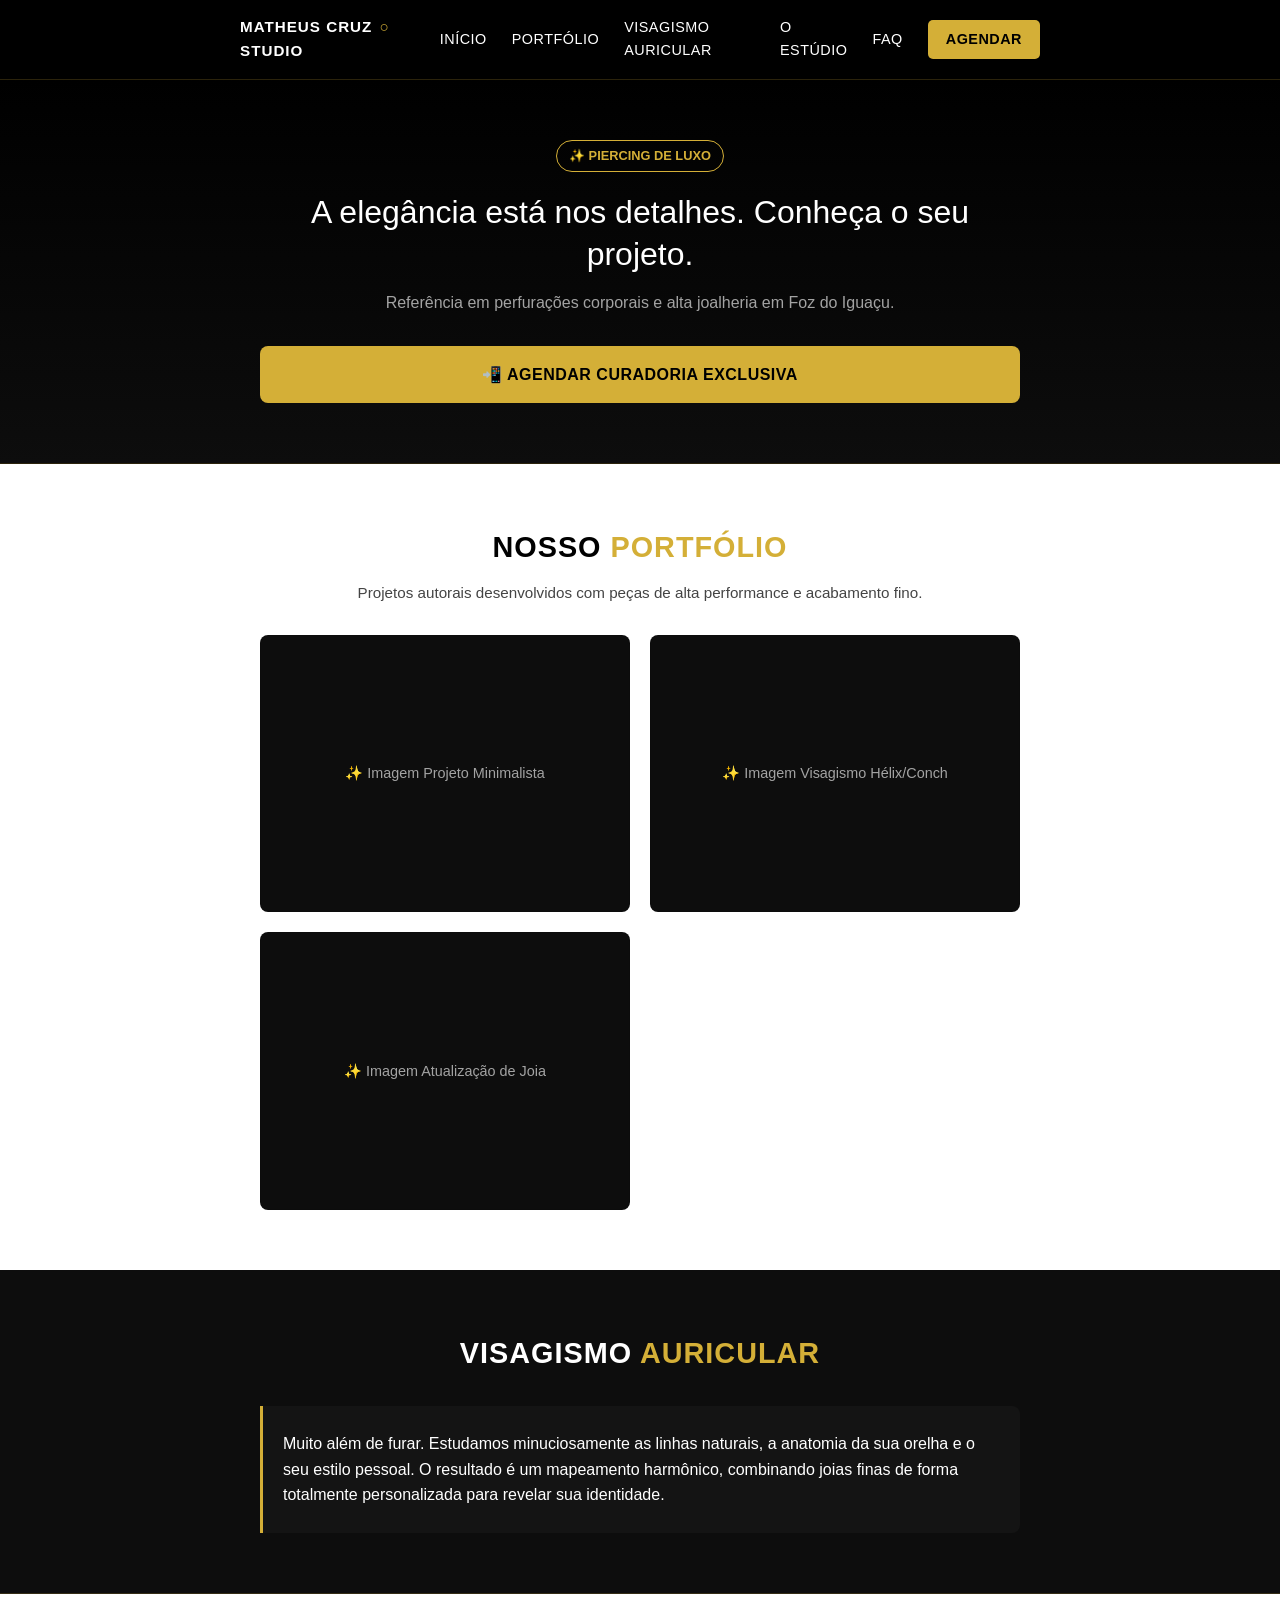
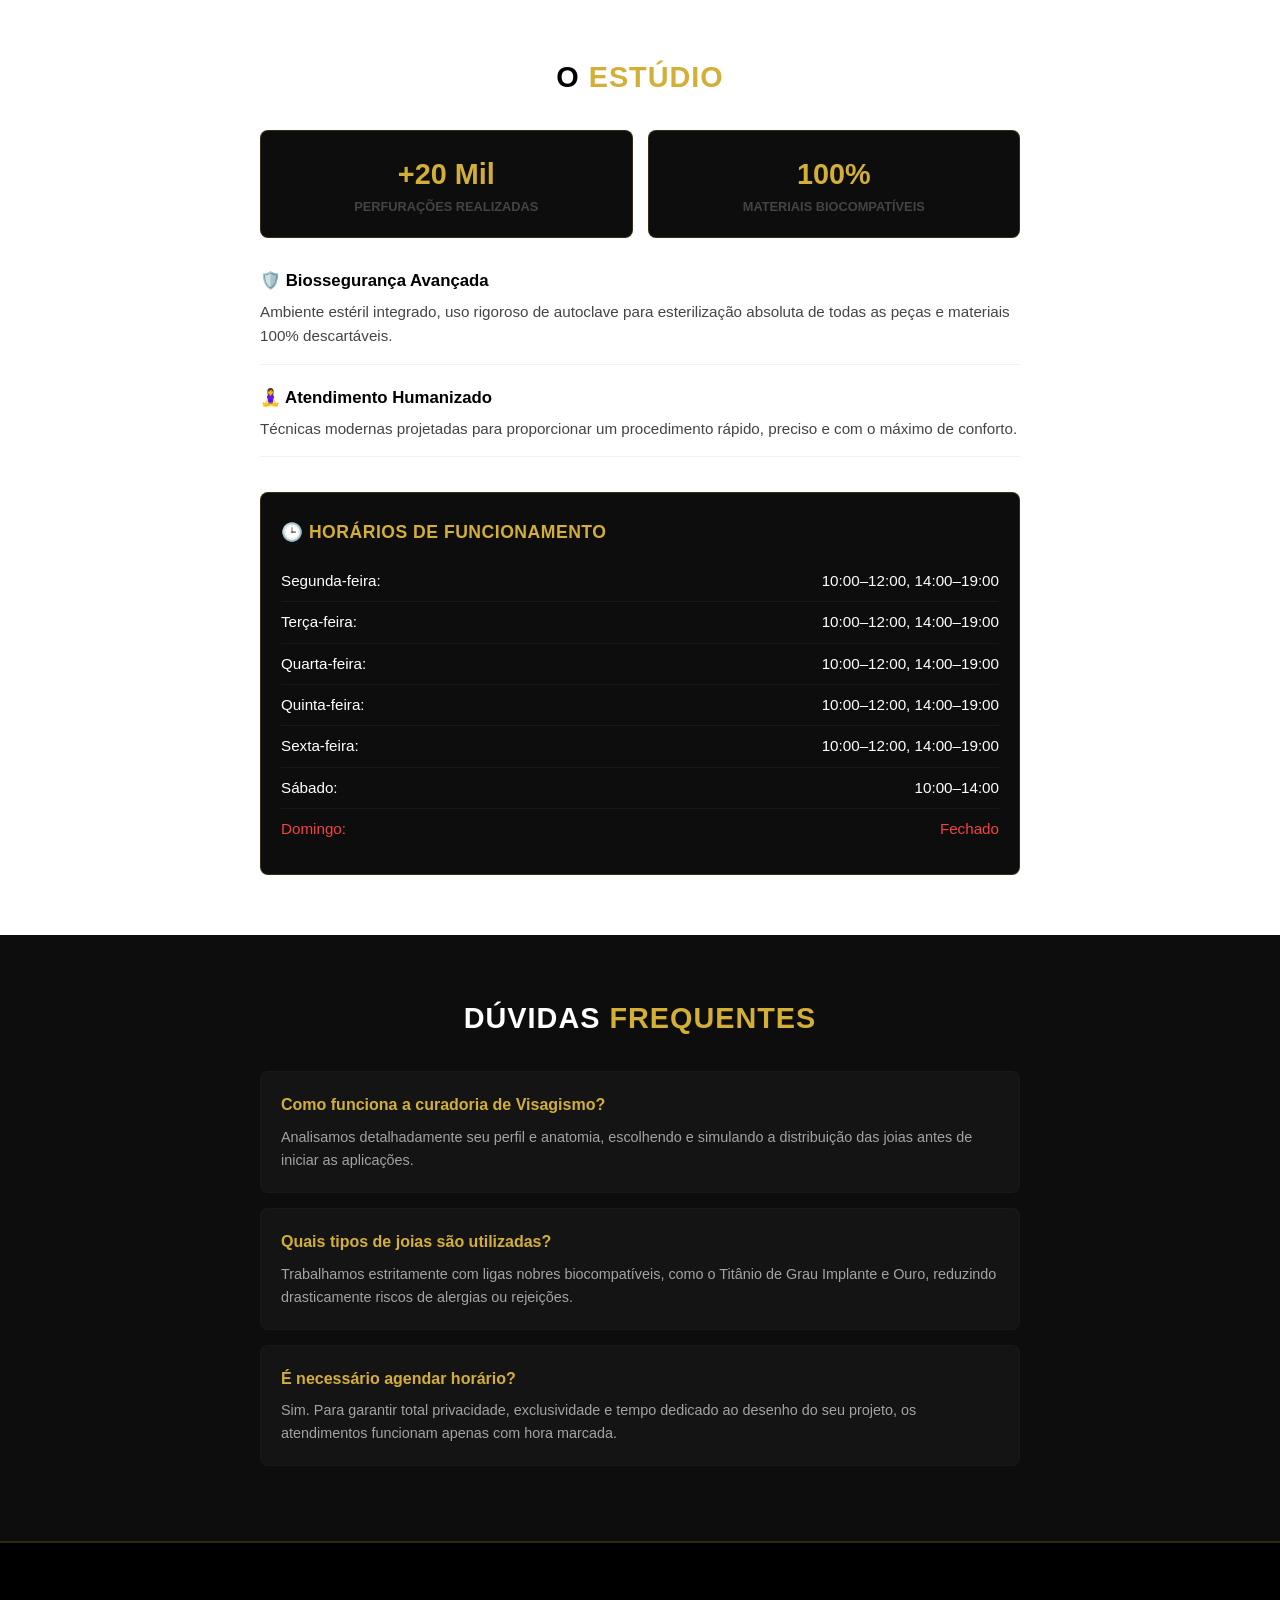
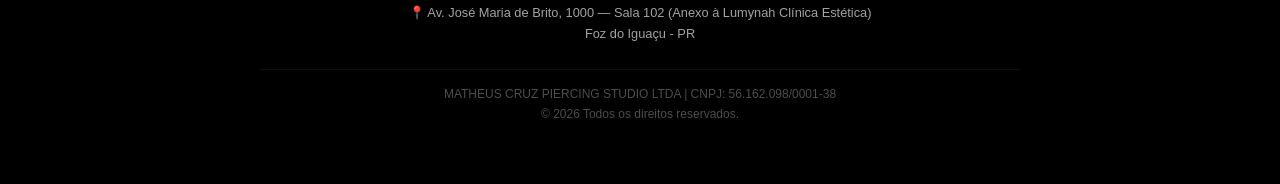
==== index.html @ 56d42567 "ajustando o lugar das pastas" ====
<!DOCTYPE html>
<html lang="pt-BR">
<head>
    <meta charset="UTF-8">
    <meta name="viewport" content="width=device-width, initial-scale=1.0">
    <title>Matheus Cruz - Piercing de Luxo & Visagismo Auricular</title>
    <link rel="stylesheet" href="style.css">
</head>
<body>

    <!-- NAVBAR COM SUPORTE A DESKTOP (HORIZONTAL) E MOBILE (HAMBÚRGUER) -->
    <nav class="navbar" id="inicio">
        <div class="nav-container">
            <div class="logo">
                MATHEUS CRUZ <span>○</span> STUDIO
            </div>
            
            <input type="checkbox" id="menu-toggle" class="menu-toggle">
            <label for="menu-toggle" class="hamburger">
                <span></span>
                <span></span>
                <span></span>
            </label>

            <ul class="nav-menu">
                <li><a href="#inicio">Início</a></li>
                <li><a href="#portfolio">Portfólio</a></li>
                <li><a href="#visagismo">Visagismo Auricular</a></li>
                <li><a href="#estudio">O Estúdio</a></li>
                <li><a href="#faq">FAQ</a></li>
                <li><a href="https://wa.me" target="_blank" class="nav-btn-agendar">Agendar</a></li>
            </ul>
        </div>
    </nav>

    <!-- 1. HERO SECTION (PRETO) -->
    <header class="hero">
        <div class="section-content">
            <span class="hero-badge">✨ Piercing de Luxo</span>
            <h1>A elegância está nos detalhes. Conheça o seu projeto.</h1>
            <p>Referência em perfurações corporais e alta joalheria em Foz do Iguaçu.</p>
            <a href="https://wa.me" class="btn-cta" target="_blank">
                📲 Agendar Curadoria Exclusiva
            </a>
        </div>
    </header>

    <!-- 2. PORTFÓLIO (BRANCO) -->
    <section id="portfolio" class="section-white">
        <div class="section-content">
            <h2 class="section-title">Nosso <span>Portfólio</span></h2>
            <p class="section-subtitle">Projetos autorais desenvolvidos com peças de alta performance e acabamento fino.</p>
            
            <div class="portfolio-grid">
                <div class="portfolio-item-placeholder">
                    <span>✨ Imagem Projeto Minimalista</span>
                </div>
                <div class="portfolio-item-placeholder">
                    <span>✨ Imagem Visagismo Hélix/Conch</span>
                </div>
                <div class="portfolio-item-placeholder">
                    <span>✨ Imagem Atualização de Joia</span>
                </div>
            </div>
        </div>
    </section>

    <!-- 3. VISAGISMO AURICULAR (PRETO) -->
    <section id="visagismo" class="section-black">
        <div class="section-content">
            <h2 class="section-title">Visagismo <span>Auricular</span></h2>
            <div class="concept-box">
                <p>Muito além de furar. Estudamos minuciosamente as linhas naturais, a anatomia da sua orelha e o seu estilo pessoal. O resultado é um mapeamento harmônico, combinando joias finas de forma totalmente personalizada para revelar sua identidade.</p>
            </div>
        </div>
    </section>

    <!-- 4. O ESTÚDIO & HORÁRIOS (BRANCO) -->
    <section id="estudio" class="section-white">
        <div class="section-content">
            <h2 class="section-title">O <span>Estúdio</span></h2>
            
            <div class="stats-grid">
                <div class="stat-card">
                    <h3>+20 Mil</h3>
                    <p>Perfurações Realizadas</p>
                </div>
                <div class="stat-card">
                    <h3>100%</h3>
                    <p>Materiais Biocompatíveis</p>
                </div>
            </div>

            <div class="pillar-item">
                <h4>🛡️ Biossegurança Avançada</h4>
                <p>Ambiente estéril integrado, uso rigoroso de autoclave para esterilização absoluta de todas as peças e materiais 100% descartáveis.</p>
            </div>
            
            <div class="pillar-item">
                <h4>🧘‍♀️ Atendimento Humanizado</h4>
                <p>Técnicas modernas projetadas para proporcionar um procedimento rápido, preciso e com o máximo de conforto.</p>
            </div>

            <!-- NOVA SEÇÃO INTEGRADA DE HORÁRIOS DE ATENDIMENTO -->
            <div class="hours-container">
                <h4>🕒 Horários de Funcionamento</h4>
                <ul class="hours-list">
                    <li><span>Segunda-feira:</span> <span>10:00–12:00, 14:00–19:00</span></li>
                    <li><span>Terça-feira:</span> <span>10:00–12:00, 14:00–19:00</span></li>
                    <li><span>Quarta-feira:</span> <span>10:00–12:00, 14:00–19:00</span></li>
                    <li><span>Quinta-feira:</span> <span>10:00–12:00, 14:00–19:00</span></li>
                    <li><span>Sexta-feira:</span> <span>10:00–12:00, 14:00–19:00</span></li>
                    <li><span>Sábado:</span> <span>10:00–14:00</span></li>
                    <li class="closed"><span>Domingo:</span> <span>Fechado</span></li>
                </ul>
            </div>
        </div>
    </section>

    <!-- 5. FAQ (PRETO) -->
    <section id="faq" class="section-black">
        <div class="section-content">
            <h2 class="section-title">Dúvidas <span>Frequentes</span></h2>
            
            <div class="faq-item">
                <h5>Como funciona a curadoria de Visagismo?</h5>
                <p>Analisamos detalhadamente seu perfil e anatomia, escolhendo e simulando a distribuição das joias antes de iniciar as aplicações.</p>
            </div>

            <div class="faq-item">
                <h5>Quais tipos de joias são utilizadas?</h5>
                <p>Trabalhamos estritamente com ligas nobres biocompatíveis, como o Titânio de Grau Implante e Ouro, reduzindo drasticamente riscos de alergias ou rejeições.</p>
            </div>

            <div class="faq-item">
                <h5>É necessário agendar horário?</h5>
                <p>Sim. Para garantir total privacidade, exclusividade e tempo dedicado ao desenho do seu projeto, os atendimentos funcionam apenas com hora marcada.</p>
            </div>
        </div>
    </section>

    <!-- RODAPÉ TÉCNICO -->
    <footer>
        <div class="section-content">
            <p>📍 Av. José Maria de Brito, 1000 — Sala 102 (Anexo à Lumynah Clínica Estética)</p>
            <p>Foz do Iguaçu - PR</p>
            <div class="footer-legal">
                <p>MATHEUS CRUZ PIERCING STUDIO LTDA | CNPJ: 56.162.098/0001-38</p>
                <p>© 2026 Todos os direitos reservados.</p>
            </div>
        </div>
    </footer>

    <!-- BOTÃO FIXO DE WHATSAPP PARA CELULARES -->
    <div class="cta-fixed-mobile">
        <a href="https://wa.me/5545991151808" class="btn-cta text-shadow" target="_blank">
            💬 Agendar pelo WhatsApp
        </a>
    </div>

</body>
</html>
---- style.css ----
/* RESET E PADRONIZAÇÃO COMPATÍVEL COM SCROLL SUAVE */
html {
    scroll-behavior: smooth; /* Corrige o teleporte e força o deslizamento suave */
}

* {
    margin: 0;
    padding: 0;
    box-sizing: border-box;
    font-family: 'Segoe UI', Roboto, Helvetica, Arial, sans-serif;
}

:root {
    --preto-puro: #000000;
    --preto-suave: #0d0d0d;
    --preto-card: #141414;
    --dourado: #D4AF37;
    --dourado-hover: #f3cc59;
    --branco: #ffffff;
    --cinza-texto: #444444;
    --cinza-claro: #a3a3a3;
    --borda-fina: rgba(212, 175, 55, 0.2);
}

body {
    background-color: var(--preto-puro);
    color: var(--branco);
    line-height: 1.6;
}

/* COMPONENTES DE CONTEÚDO */
.section-content {
    width: 100%;
    max-width: 800px; /* Alargado ligeiramente para melhor harmonia em telas maiores */
    margin: 0 auto;
    padding: 60px 20px;
}

/* SEÇÕES COM CORES ALTERNADAS */
.section-black {
    background-color: var(--preto-suave);
    color: var(--branco);
    border-bottom: 1px solid var(--borda-fina);
}

.section-white {
    background-color: var(--branco);
    color: var(--preto-puro);
}

.section-title {
    font-size: 1.8rem;
    text-align: center;
    margin-bottom: 30px;
    font-weight: 700;
    text-transform: uppercase;
    letter-spacing: 1px;
}

.section-white .section-title {
    color: var(--preto-puro);
}

.section-title span {
    color: var(--dourado);
}

.section-subtitle {
    text-align: center;
    color: var(--cinza-texto);
    margin-top: -20px;
    margin-bottom: 30px;
    font-size: 0.95rem;
}

/* NAVBAR ADAPTATIVA (MOBILE-FIRST) */
.navbar {
    background-color: var(--preto-puro);
    border-bottom: 1px solid var(--borda-fina);
    position: sticky;
    top: 0;
    z-index: 1000;
    padding: 15px 20px;
    display: flex;
    justify-content: center;
}

.nav-container {
    max-width: 800px;
    margin: 0 auto;
    display: flex;
    justify-content: space-between;
    align-items: center;
    position: relative;
}

.logo {
    font-weight: 700;
    font-size: 0.95rem;
    letter-spacing: 1px;
    color: var(--branco);
}

.logo span {
    color: var(--dourado);
    margin: 0 2px;
}

.menu-toggle {
    display: none;
}

.hamburger {
    display: flex;
    flex-direction: column;
    gap: 5px;
    cursor: pointer;
}

.hamburger span {
    display: block;
    width: 25px;
    height: 2px;
    background-color: var(--dourado);
    transition: 0.3s;
}

/* MENU LATERAL INICIAL PARA CELULARES */
.nav-menu {
    display: none;
    flex-direction: column;
    position: absolute;
    top: 45px;
    left: -20px;
    width: calc(100% + 40px);
    background-color: var(--preto-puro);
    border-bottom: 1px solid var(--borda-fina);
    padding: 20px;
    list-style: none;
    gap: 15px;
}

.nav-menu li a {
    color: var(--branco);
    text-decoration: none;
    font-weight: 500;
    font-size: 1rem;
    display: block;
    transition: 0.3s;
}

.nav-menu li a:hover {
    color: var(--dourado);
}

.nav-btn-agendar {
    background-color: var(--dourado);
    color: var(--preto-puro) !important;
    text-align: center;
    padding: 10px;
    border-radius: 5px;
    font-weight: 700 !important;
    text-transform: uppercase;
}

.menu-toggle:checked ~ .nav-menu {
    display: flex;
}

/* --- REGRAS DE TRANSIÇÃO E ADAPTAÇÃO PARA DESKTOP --- */
@media (min-width: 768px) {
    .hamburger {
        display: none; /* Esconde o ícone de hambúrguer no PC */
    }

    .nav-menu {
        display: flex !important; /* Força a exibição do menu horizontal */
        flex-direction: row;
        position: static;
        width: auto;
        padding: 0;
        background-color: transparent;
        border: none;
        gap: 25px;
        align-items: center;
        justify-content: space-between;
    }

    .nav-menu li a {
        font-size: 0.9rem;
        text-transform: uppercase;
        letter-spacing: 0.5px;
    }

    .nav-btn-agendar {
        padding: 8px 18px !important;
    }

    .cta-fixed-mobile {
        display: none !important; /* Remove o botão fixo gigante de celular no PC */
    }
}

/* 1. HERO SECTION */
.hero {
    background: linear-gradient(180deg, var(--preto-puro) 0%, var(--preto-suave) 100%);
    text-align: center;
    border-bottom: 1px solid var(--borda-fina);
}

.hero-badge {
    color: var(--dourado);
    border: 1px solid var(--dourado);
    padding: 5px 12px;
    border-radius: 50px;
    font-size: 0.8rem;
    font-weight: 700;
    display: inline-block;
    margin-bottom: 20px;
    text-transform: uppercase;
}

.hero h1 {
    font-size: 2rem;
    font-weight: 300;
    line-height: 1.3;
    margin-bottom: 15px;
}

.hero p {
    color: var(--cinza-claro);
    font-size: 1rem;
    margin-bottom: 30px;
}

/* BOTÕES GERAIS */
.btn-cta {
    display: flex;
    align-items: center;
    justify-content: center;
    background-color: var(--dourado);
    color: var(--preto-puro);
    text-decoration: none;
    font-weight: 700;
    font-size: 1rem;
    padding: 16px 20px;
    border-radius: 8px;
    text-transform: uppercase;
    transition: 0.3s;
    letter-spacing: 0.5px;
}

.btn-cta:hover {
    background-color: var(--dourado-hover);
}

/* 2. PORTFÓLIO */
.portfolio-grid {
    display: grid;
    grid-template-columns: 1fr;
    gap: 20px;
}

@media (min-width: 600px) {
    .portfolio-grid {
        grid-template-columns: 1fr 1fr; /* Duas colunas em telas médias/grandes */
    }
}

.portfolio-item-placeholder {
    width: 100%;
    aspect-ratio: 4 / 3;
    background-color: var(--preto-suave);
    border: 1px solid rgba(0, 0, 0, 0.08);
    border-radius: 8px;
    display: flex;
    align-items: center;
    justify-content: center;
    color: var(--cinza-claro);
    font-size: 0.9rem;
}

/* 3. VISAGISMO */
.concept-box {
    background-color: var(--preto-card);
    border-left: 3px solid var(--dourado);
    padding: 25px 20px;
    border-radius: 0 8px 8px 0;
}

/* 4. ESTÚDIO, INDICADORES E HORÁRIOS */
.stats-grid {
    display: grid;
    grid-template-columns: 1fr 1fr;
    gap: 15px;
    margin-bottom: 30px;
}

.stat-card {
    background-color: var(--preto-suave);
    border: 1px solid var(--borda-fina);
    padding: 20px;
    border-radius: 8px;
    text-align: center;
}

.stat-card h3 {
    color: var(--dourado);
    font-size: 1.8rem;
    font-weight: 700;
}

.stat-card p {
    font-size: 0.8rem;
    color: var(--cinza-texto);
    text-transform: uppercase;
    font-weight: 600;
}

.pillar-item {
    margin-bottom: 20px;
    padding-bottom: 15px;
    border-bottom: 1px solid rgba(0,0,0,0.05);
}

.pillar-item h4 {
    color: var(--preto-puro);
    font-size: 1.05rem;
    margin-bottom: 5px;
}

.pillar-item p {
    color: var(--cinza-texto);
    font-size: 0.95rem;
}

/* TABELA DE HORÁRIOS DE FUNCIONAMENTO */
.hours-container {
    margin-top: 35px;
    background-color: var(--preto-suave);
    padding: 25px 20px;
    border-radius: 8px;
    border: 1px solid var(--borda-fina);
    color: var(--branco);
}

.hours-container h4 {
    color: var(--dourado);
    font-size: 1.1rem;
    margin-bottom: 15px;
    text-transform: uppercase;
    letter-spacing: 0.5px;
}

.hours-list {
    list-style: none;
}

.hours-list li {
    display: flex;
    justify-content: space-between;
    padding: 8px 0;
    font-size: 0.95rem;
    border-bottom: 1px solid rgba(255, 255, 255, 0.05);
}

.hours-list li:last-child {
    border-bottom: none;
}

.hours-list .closed {
    color: #ef4444; /* Destaca o domingo fechado em vermelho discreto */
}

/* 5. FAQ */
.faq-item {
    background-color: var(--preto-card);
    margin-bottom: 15px;
    padding: 20px;
    border-radius: 8px;
    border: 1px solid rgba(255,255,255,0.02);
}

.faq-item h5 {
    color: var(--dourado);
    font-size: 1rem;
    margin-bottom: 8px;
}

.faq-item p {
    color: var(--cinza-claro);
    font-size: 0.9rem;
}

/* RODAPÉ */
footer {
    background-color: var(--preto-puro);
    border-top: 1px solid var(--borda-fina);
    text-align: center;
    font-size: 0.8rem;
    color: var(--cinza-claro);
}

.footer-legal {
    margin-top: 25px;
    padding-top: 15px;
    border-top: 1px solid rgba(255,255,255,0.05);
    color: rgba(255,255,255,0.3);
    font-size: 0.75rem;
}

/* BOTÃO INFERIOR FIXO */
.cta-fixed-mobile {
    position: fixed;
    bottom: 20px;
    left: 50%;
    transform: translateX(-50%);
    width: calc(100% - 40px);
    max-width: 560px;
    z-index: 999;
}

.text-shadow {
    box-shadow: 0 4px 25px rgba(0,0,0,0.9);
}
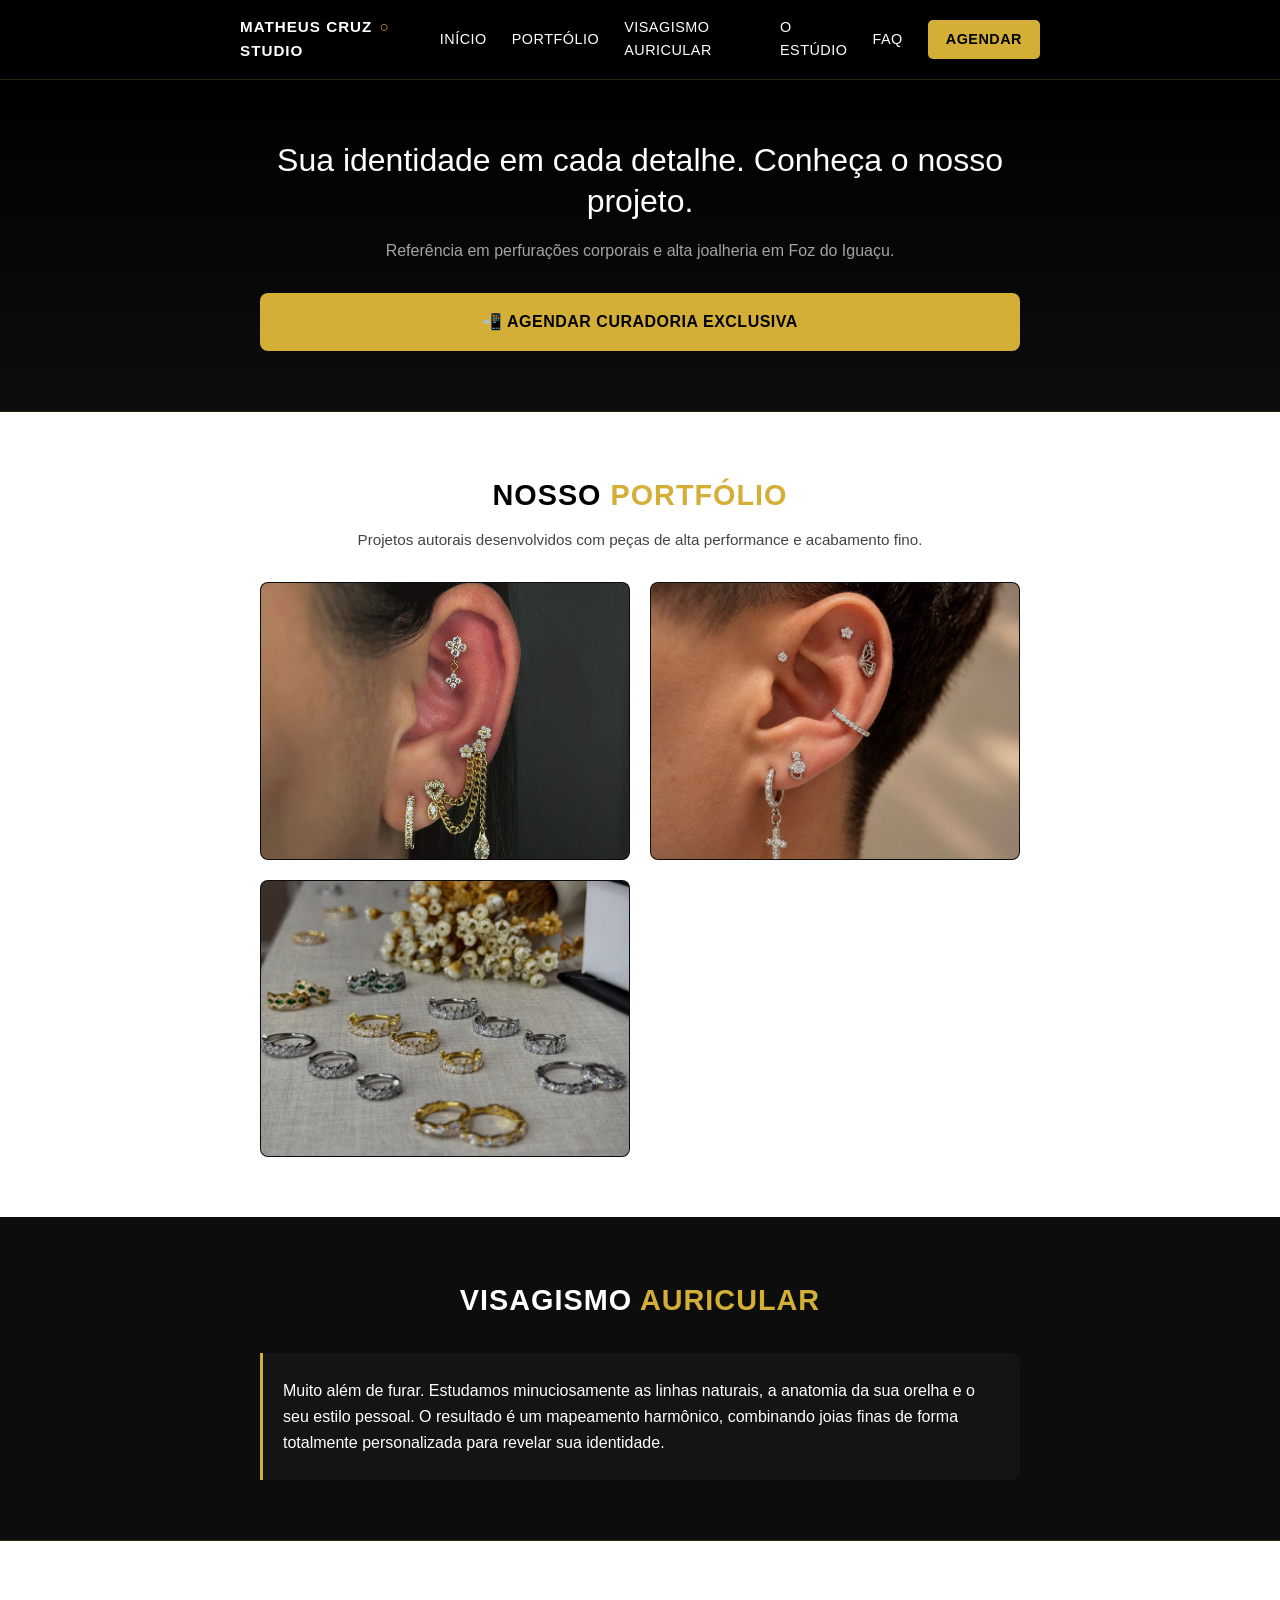
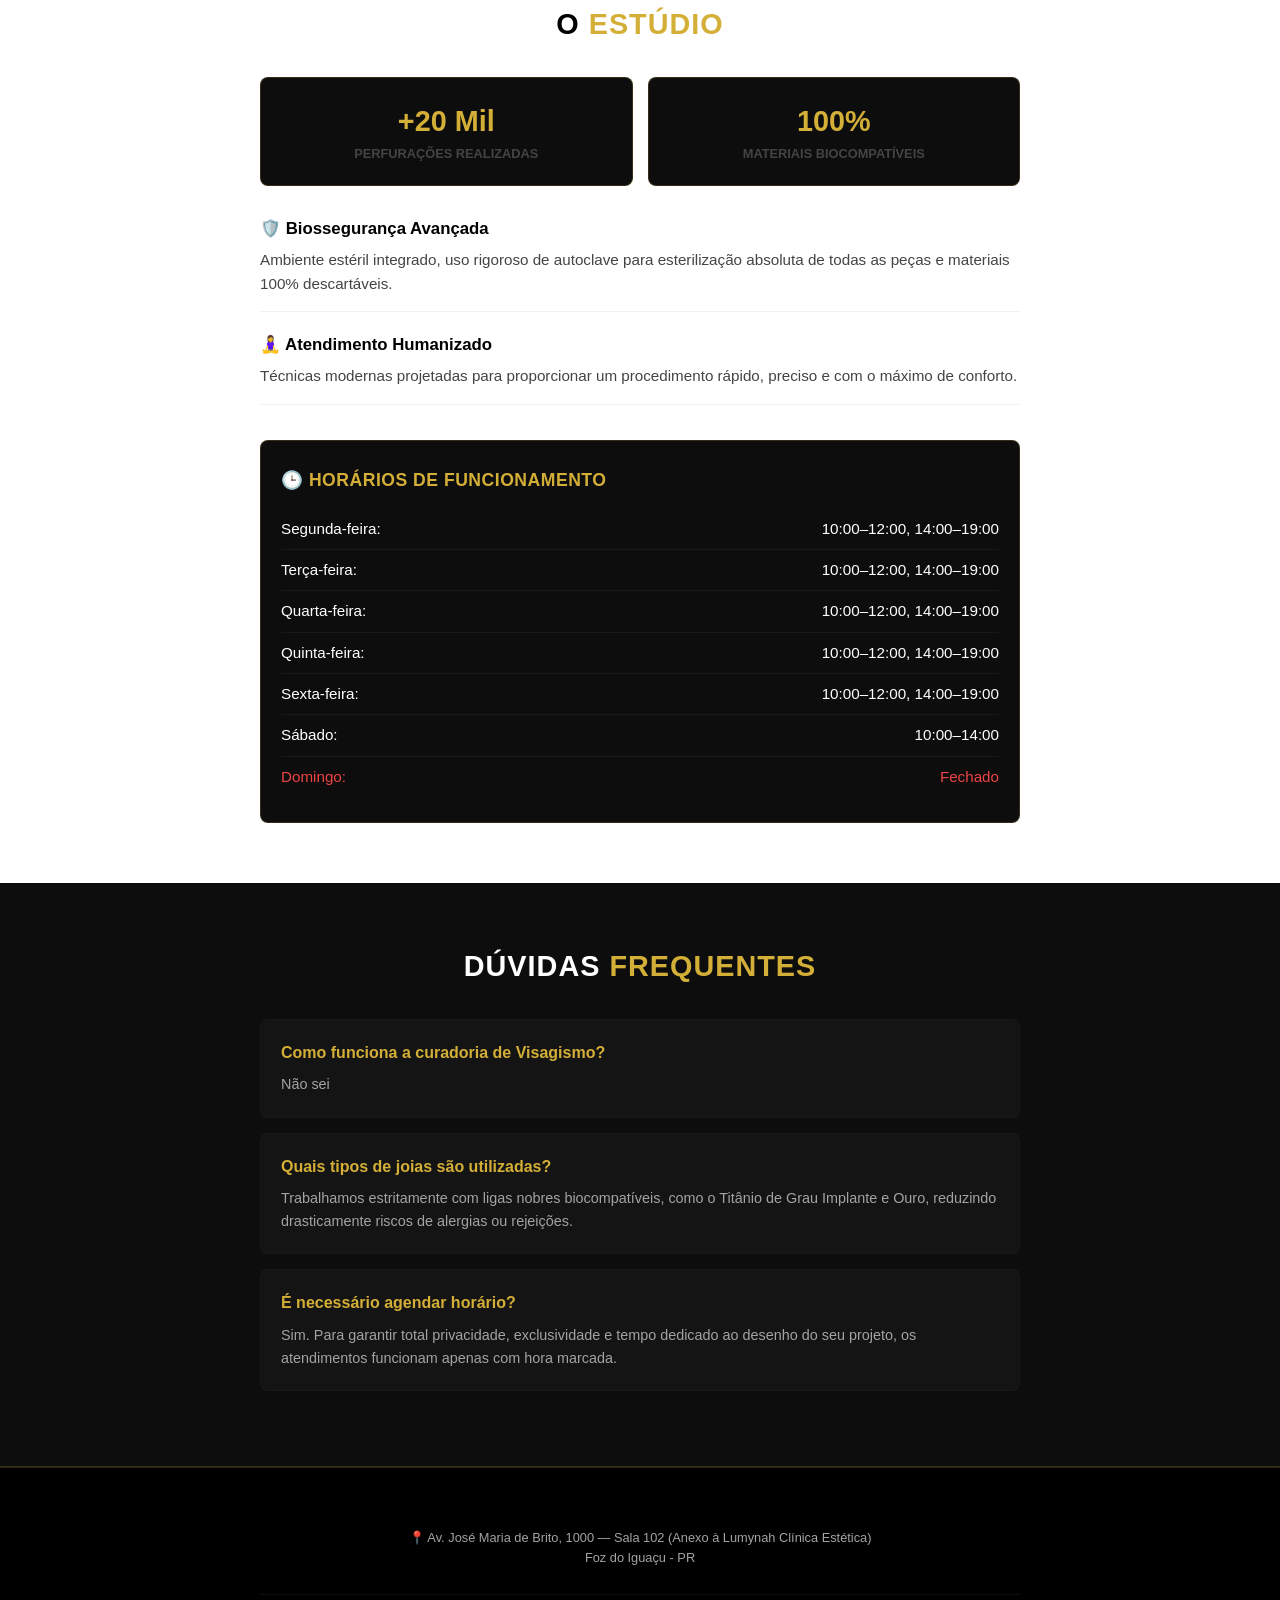
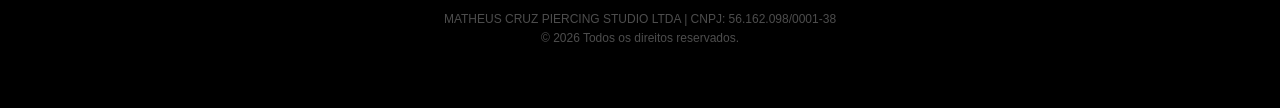
==== commit 282bcbf8: "testes de imagens pra ver se cabe certinho" ====
--- a/index.html
+++ b/index.html
@@ -28,7 +28,7 @@
                 <li><a href="#visagismo">Visagismo Auricular</a></li>
                 <li><a href="#estudio">O Estúdio</a></li>
                 <li><a href="#faq">FAQ</a></li>
-                <li><a href="https://wa.me" target="_blank" class="nav-btn-agendar">Agendar</a></li>
+                <li><a href="https://wa.me/5545991151808" target="_blank" class="nav-btn-agendar">Agendar</a></li>
             </ul>
         </div>
     </nav>
@@ -36,10 +36,9 @@
     <!-- 1. HERO SECTION (PRETO) -->
     <header class="hero">
         <div class="section-content">
-            <span class="hero-badge">✨ Piercing de Luxo</span>
-            <h1>A elegância está nos detalhes. Conheça o seu projeto.</h1>
+            <h1>Sua identidade em cada detalhe. Conheça o nosso projeto.</h1>
             <p>Referência em perfurações corporais e alta joalheria em Foz do Iguaçu.</p>
-            <a href="https://wa.me" class="btn-cta" target="_blank">
+            <a href="https://wa.me/5545991151808" class="btn-cta" target="_blank">
                 📲 Agendar Curadoria Exclusiva
             </a>
         </div>
@@ -53,12 +52,15 @@
             
             <div class="portfolio-grid">
                 <div class="portfolio-item-placeholder">
+                    <img src="imagens/minimalista.jpg" alt="Projeto Minimalista">
                     <span>✨ Imagem Projeto Minimalista</span>
                 </div>
                 <div class="portfolio-item-placeholder">
+                    <img src="imagens/helix.jpg" alt="Visagismo Hélix/Conch">
                     <span>✨ Imagem Visagismo Hélix/Conch</span>
                 </div>
                 <div class="portfolio-item-placeholder">
+                    <img src="imagens/joias.jpg" alt="Atualização de Joia">
                     <span>✨ Imagem Atualização de Joia</span>
                 </div>
             </div>
@@ -124,7 +126,7 @@
             
             <div class="faq-item">
                 <h5>Como funciona a curadoria de Visagismo?</h5>
-                <p>Analisamos detalhadamente seu perfil e anatomia, escolhendo e simulando a distribuição das joias antes de iniciar as aplicações.</p>
+                <p>Não sei</p>
             </div>
 
             <div class="faq-item">
--- a/style.css
+++ b/style.css
@@ -278,6 +278,23 @@
     justify-content: center;
     color: var(--cinza-claro);
     font-size: 0.9rem;
+    position: relative;
+    overflow: hidden;
+}
+
+.portfolio-item-placeholder img {
+    width: 100%;
+    height: 100%;
+    object-fit: cover; /* Faz a imagem preencher o espaço sem distorcer ou esticar */
+    position: absolute;
+    top: 0;
+    left: 0;
+    z-index: 1;
+}
+
+.portfolio-item-placeholder span {
+    position: relative;
+    z-index: 0; /* Fica por trás da imagem quando ela carrega */
 }
 
 /* 3. VISAGISMO */
